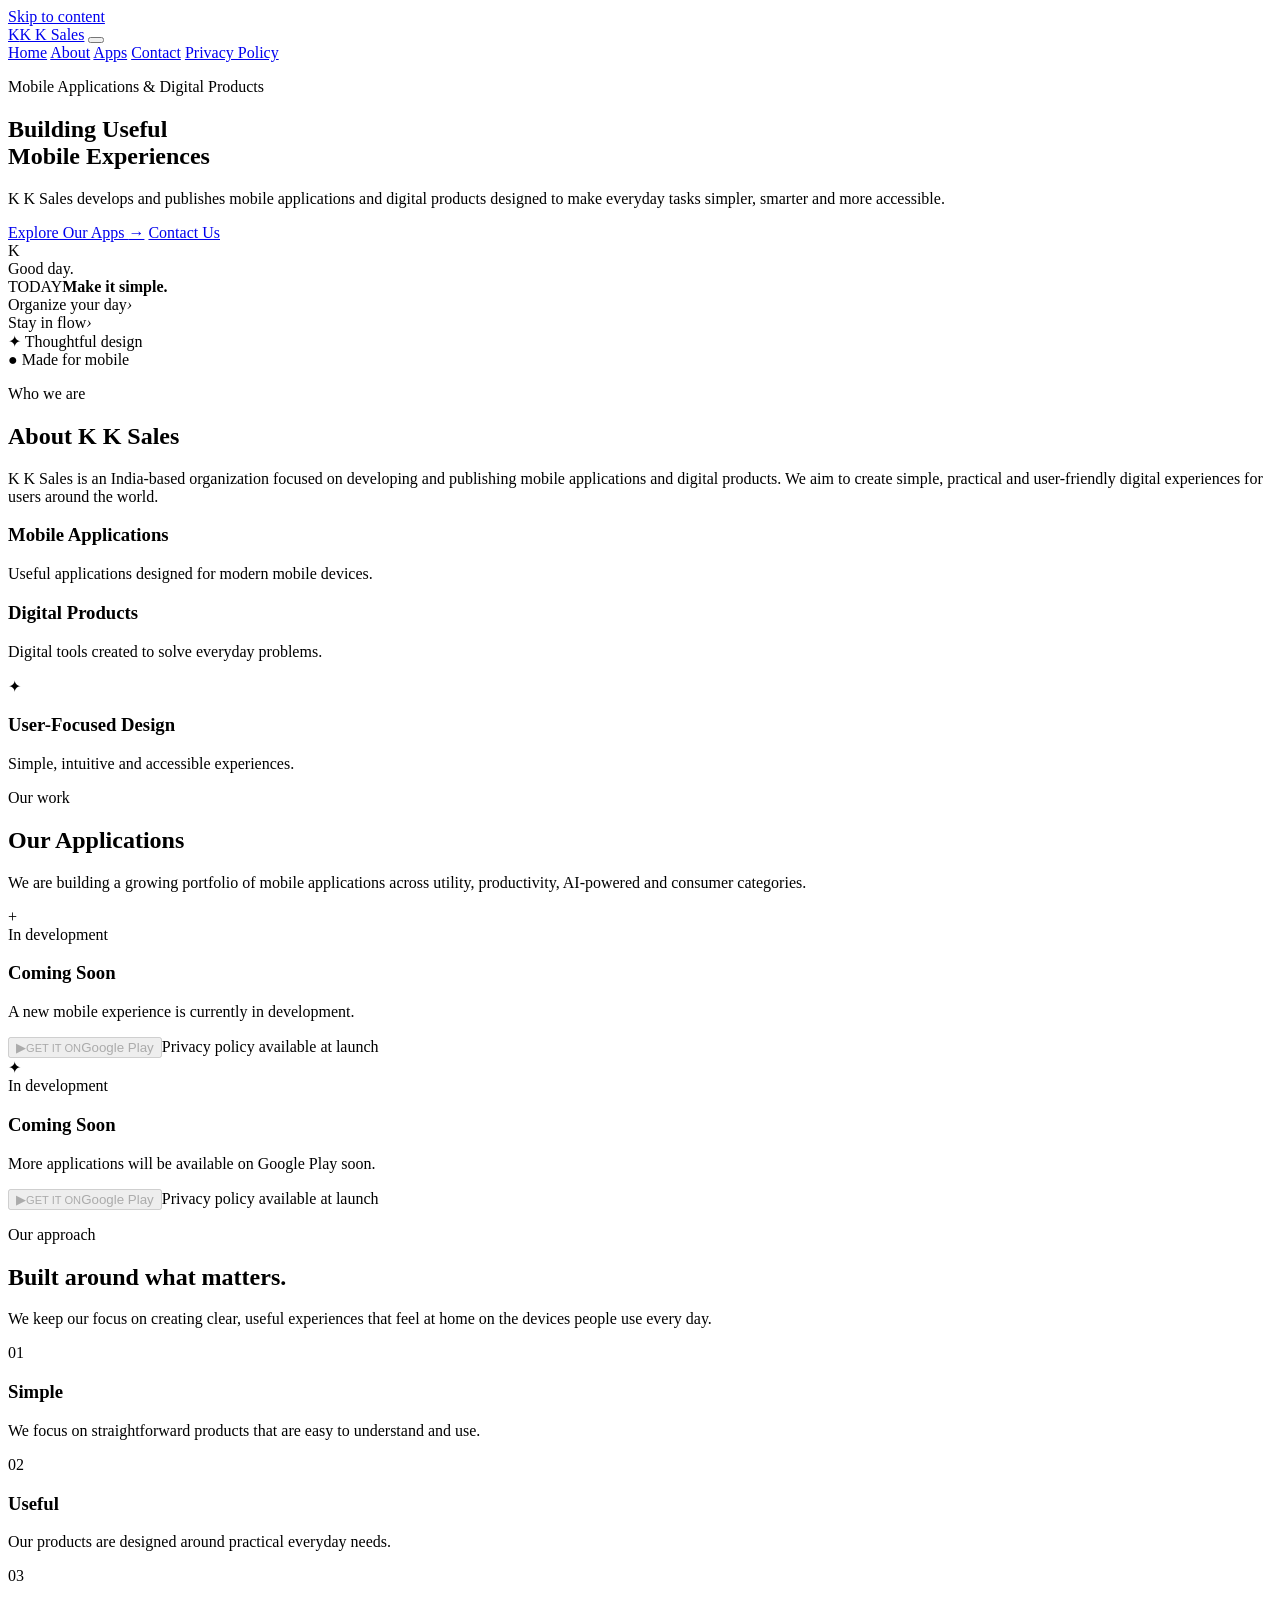
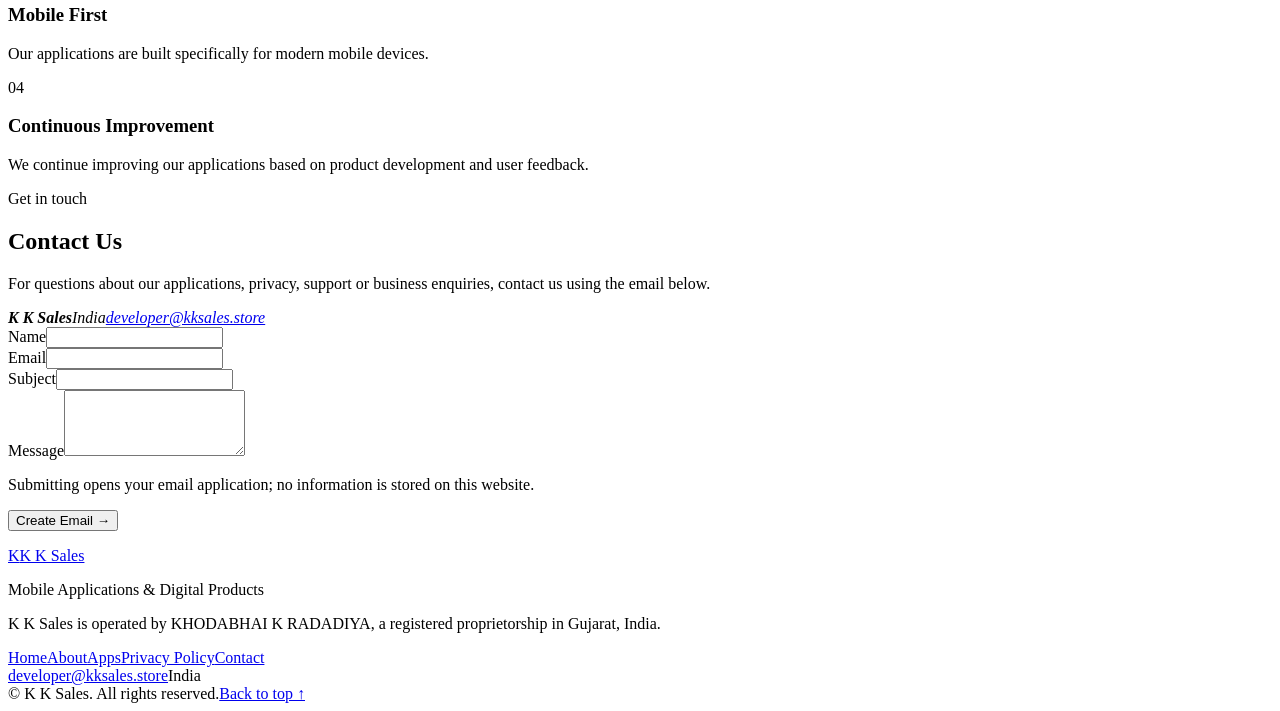
==== index.html @ e5ecfbe4 "u1" ====
<!doctype html>
<html lang="en">
  <head>
    <meta charset="utf-8">
    <meta name="viewport" content="width=device-width, initial-scale=1">
    <title>K K Sales | Mobile Applications &amp; Digital Products</title>
    <meta name="description" content="K K Sales develops and publishes mobile applications and digital products focused on useful, simple and modern user experiences.">
    <meta name="robots" content="index, follow">
    <link rel="canonical" href="https://kksales.store/">
    <meta property="og:type" content="website">
    <meta property="og:title" content="K K Sales | Mobile Applications &amp; Digital Products">
    <meta property="og:description" content="Useful, simple and modern mobile applications and digital products from K K Sales.">
    <meta property="og:url" content="https://kksales.store/">
    <meta name="theme-color" content="#4338ca">
    <!-- Google Search Console verification -->
    <meta name="google-site-verification" content="ADD_VERIFICATION_CODE_HERE">
    <link rel="icon" href="favicon.svg" type="image/svg+xml">
    <link rel="stylesheet" href="css/style.css">
    <script src="js/script.js" defer></script>
  </head>
  <body>
    <a class="skip-link" href="#main-content">Skip to content</a>
    <header class="site-header" id="top">
      <nav class="nav container" aria-label="Primary navigation">
        <a class="brand" href="#top" aria-label="K K Sales home"><span class="brand-mark" aria-hidden="true">K</span><span>K K Sales</span></a>
        <button class="menu-toggle" type="button" aria-label="Open navigation menu" aria-controls="nav-links" aria-expanded="false"><span></span><span></span><span></span></button>
        <div class="nav-links" id="nav-links">
          <a class="nav-link active" href="#top">Home</a>
          <a class="nav-link" href="#about">About</a>
          <a class="nav-link" href="#apps">Apps</a>
          <a class="nav-link" href="#contact">Contact</a>
          <a class="nav-link" href="privacy.html">Privacy Policy</a>
        </div>
      </nav>
    </header>

    <main id="main-content">
      <section class="hero section" aria-labelledby="hero-title">
        <div class="container hero-grid">
          <div class="hero-copy reveal">
            <p class="eyebrow">Mobile Applications &amp; Digital Products</p>
            <h1 id="hero-title">Building Useful<br><span>Mobile Experiences</span></h1>
            <p class="hero-text">K K Sales develops and publishes mobile applications and digital products designed to make everyday tasks simpler, smarter and more accessible.</p>
            <div class="hero-actions">
              <a class="button button-primary" href="#apps">Explore Our Apps <span aria-hidden="true">→</span></a>
              <a class="button button-secondary" href="#contact">Contact Us</a>
            </div>
          </div>
          <div class="hero-art reveal" aria-label="Illustration of a modern mobile application" role="img">
            <div class="art-orbit orbit-one"></div><div class="art-orbit orbit-two"></div>
            <div class="phone">
              <div class="phone-speaker"></div>
              <div class="phone-screen">
                <div class="app-top"><span class="mini-logo">K</span><span class="top-line"></span><span class="top-dot"></span></div>
                <div class="screen-greeting">Good day<span>.</span></div>
                <div class="screen-card"><span class="card-label">TODAY</span><strong>Make it simple.</strong><i></i></div>
                <div class="screen-row"><b></b><span>Organize your day</span><em>›</em></div>
                <div class="screen-row"><b></b><span>Stay in flow</span><em>›</em></div>
                <div class="screen-nav"><i></i><i class="selected"></i><i></i><i></i></div>
              </div>
            </div>
            <div class="floating-chip chip-one"><span>✦</span> Thoughtful design</div>
            <div class="floating-chip chip-two"><span>●</span> Made for mobile</div>
          </div>
        </div>
      </section>

      <section class="section about" id="about" aria-labelledby="about-title">
        <div class="container">
          <div class="section-heading reveal"><p class="eyebrow">Who we are</p><h2 id="about-title">About K K Sales</h2><p>K K Sales is an India-based organization focused on developing and publishing mobile applications and digital products. We aim to create simple, practical and user-friendly digital experiences for users around the world.</p></div>
          <div class="feature-grid">
            <article class="feature-card reveal"><div class="feature-icon icon-mobile" aria-hidden="true"></div><h3>Mobile Applications</h3><p>Useful applications designed for modern mobile devices.</p></article>
            <article class="feature-card reveal"><div class="feature-icon icon-tools" aria-hidden="true"></div><h3>Digital Products</h3><p>Digital tools created to solve everyday problems.</p></article>
            <article class="feature-card reveal"><div class="feature-icon icon-spark" aria-hidden="true">✦</div><h3>User-Focused Design</h3><p>Simple, intuitive and accessible experiences.</p></article>
          </div>
        </div>
      </section>

      <section class="section apps" id="apps" aria-labelledby="apps-title">
        <div class="container">
          <div class="section-heading split-heading reveal"><div><p class="eyebrow">Our work</p><h2 id="apps-title">Our Applications</h2></div><p>We are building a growing portfolio of mobile applications across utility, productivity, AI-powered and consumer categories.</p></div>
          <div class="app-grid">
            <!-- Copy an .app-card and replace the placeholder icon, title, copy, Play URL and privacy URL when an app is released. -->
            <article class="app-card reveal">
              <div class="app-card-top"><div class="app-icon app-icon-one" aria-hidden="true"><span>+</span></div><span class="status">In development</span></div>
              <h3>Coming Soon</h3><p>A new mobile experience is currently in development.</p>
              <div class="app-card-actions"><button class="store-button" type="button" disabled aria-disabled="true"><span aria-hidden="true">▶</span><span><small>GET IT ON</small>Google Play</span></button><span class="privacy-placeholder">Privacy policy available at launch</span></div>
            </article>
            <article class="app-card reveal">
              <div class="app-card-top"><div class="app-icon app-icon-two" aria-hidden="true"><span>✦</span></div><span class="status">In development</span></div>
              <h3>Coming Soon</h3><p>More applications will be available on Google Play soon.</p>
              <div class="app-card-actions"><button class="store-button" type="button" disabled aria-disabled="true"><span aria-hidden="true">▶</span><span><small>GET IT ON</small>Google Play</span></button><span class="privacy-placeholder">Privacy policy available at launch</span></div>
            </article>
          </div>
        </div>
      </section>

      <section class="section values" aria-labelledby="values-title">
        <div class="container values-layout">
          <div class="values-intro reveal"><p class="eyebrow">Our approach</p><h2 id="values-title">Built around what matters.</h2><p>We keep our focus on creating clear, useful experiences that feel at home on the devices people use every day.</p></div>
          <div class="value-grid">
            <article class="value-card reveal"><span class="value-number">01</span><h3>Simple</h3><p>We focus on straightforward products that are easy to understand and use.</p></article>
            <article class="value-card reveal"><span class="value-number">02</span><h3>Useful</h3><p>Our products are designed around practical everyday needs.</p></article>
            <article class="value-card reveal"><span class="value-number">03</span><h3>Mobile First</h3><p>Our applications are built specifically for modern mobile devices.</p></article>
            <article class="value-card reveal"><span class="value-number">04</span><h3>Continuous Improvement</h3><p>We continue improving our applications based on product development and user feedback.</p></article>
          </div>
        </div>
      </section>

      <section class="section contact" id="contact" aria-labelledby="contact-title">
        <div class="container contact-grid">
          <div class="contact-copy reveal"><p class="eyebrow">Get in touch</p><h2 id="contact-title">Contact Us</h2><p>For questions about our applications, privacy, support or business enquiries, contact us using the email below.</p><address><strong>K K Sales</strong><span>India</span><a href="mailto:developer@kksales.store">developer@kksales.store</a></address></div>
          <form class="contact-form reveal" id="contact-form" novalidate>
            <div class="form-row"><div class="field"><label for="name">Name</label><input id="name" name="name" type="text" autocomplete="name" required></div><div class="field"><label for="email">Email</label><input id="email" name="email" type="email" autocomplete="email" required></div></div>
            <div class="field"><label for="subject">Subject</label><input id="subject" name="subject" type="text" required></div>
            <div class="field"><label for="message">Message</label><textarea id="message" name="message" rows="4" required></textarea></div>
            <p class="form-note">Submitting opens your email application; no information is stored on this website.</p>
            <button class="button button-primary" type="submit">Create Email <span aria-hidden="true">→</span></button><p class="form-feedback" id="form-feedback" aria-live="polite"></p>
          </form>
        </div>
      </section>
    </main>

    <footer class="site-footer"><div class="container footer-grid"><div><a class="brand footer-brand" href="#top"><span class="brand-mark" aria-hidden="true">K</span><span>K K Sales</span></a><p>Mobile Applications &amp; Digital Products</p><p class="legal-line">K K Sales is operated by KHODABHAI K RADADIYA, a registered proprietorship in Gujarat, India.</p></div><div class="footer-links" aria-label="Footer navigation"><a href="#top">Home</a><a href="#about">About</a><a href="#apps">Apps</a><a href="privacy.html">Privacy Policy</a><a href="#contact">Contact</a></div><div class="footer-contact"><a href="mailto:developer@kksales.store">developer@kksales.store</a><span>India</span></div></div><div class="container footer-bottom"><span>© <span id="current-year"></span> K K Sales. All rights reserved.</span><a href="#top">Back to top ↑</a></div></footer>
  </body>
</html>
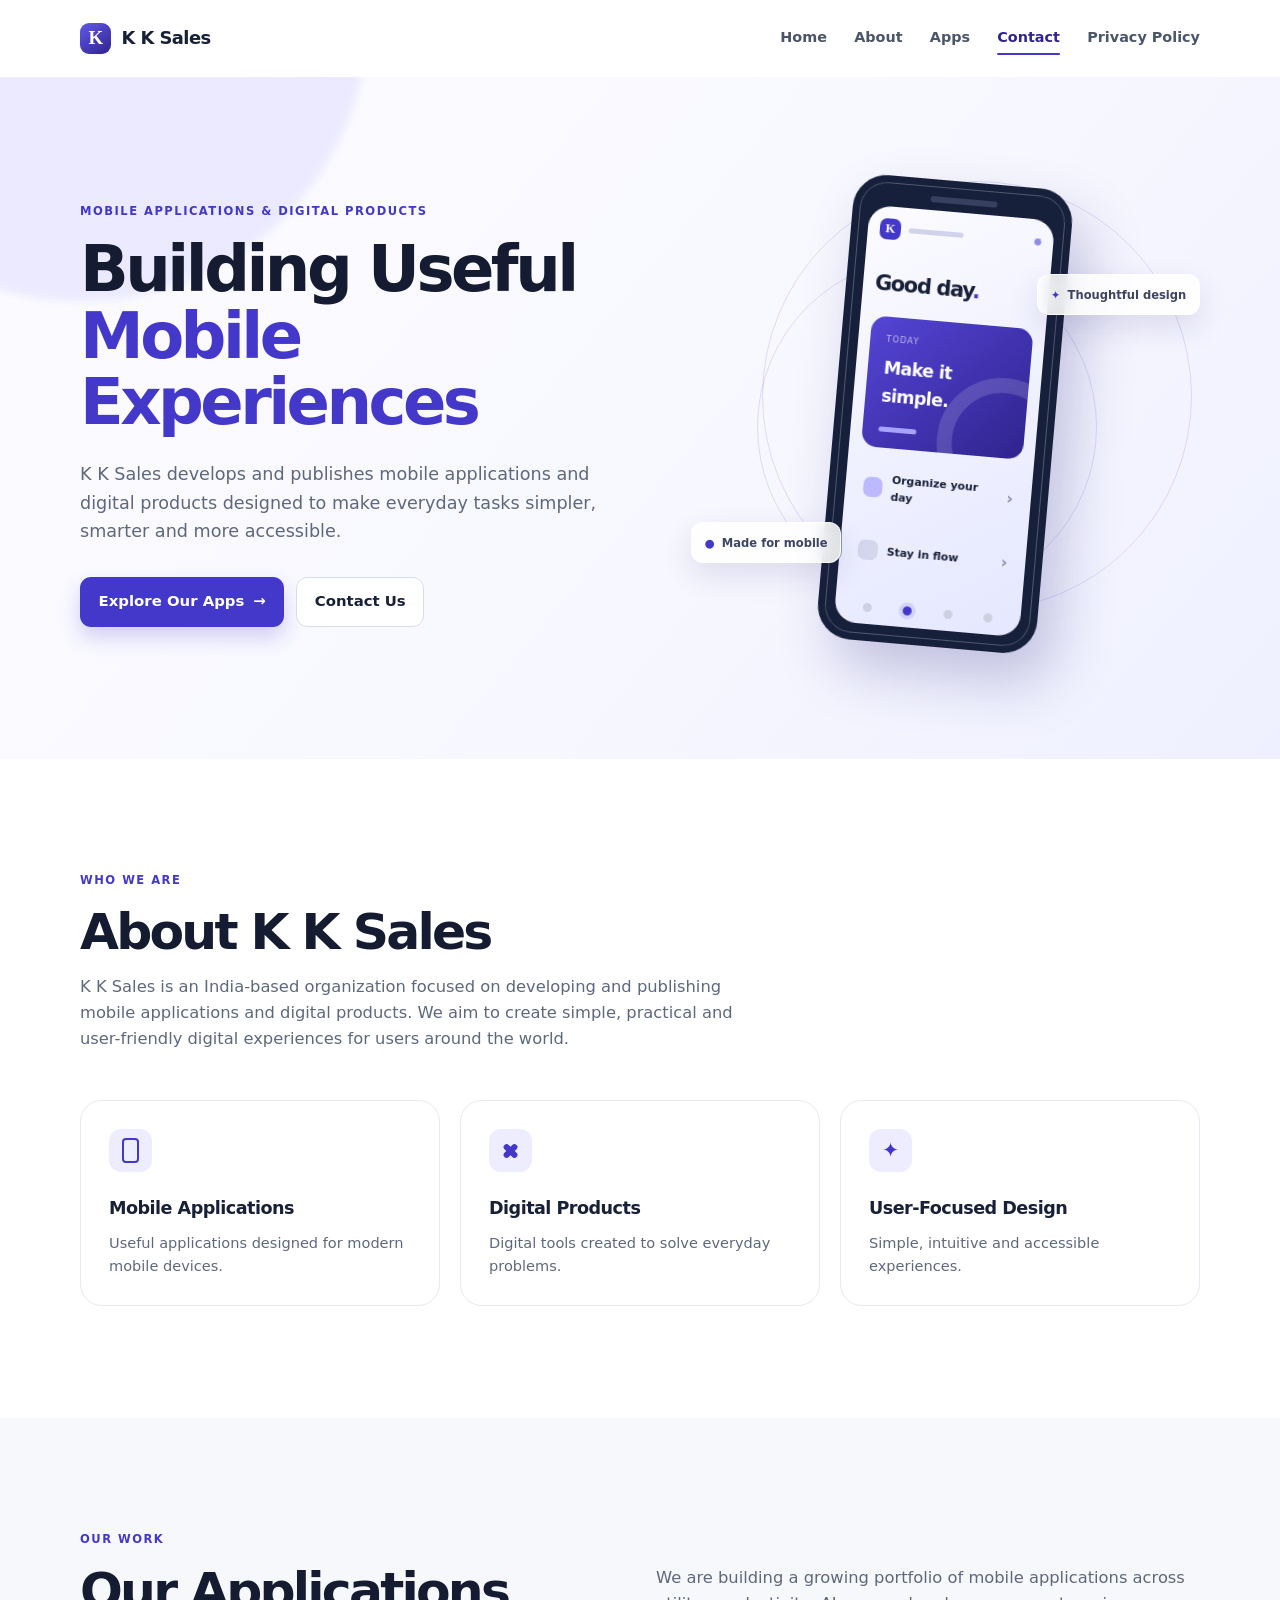
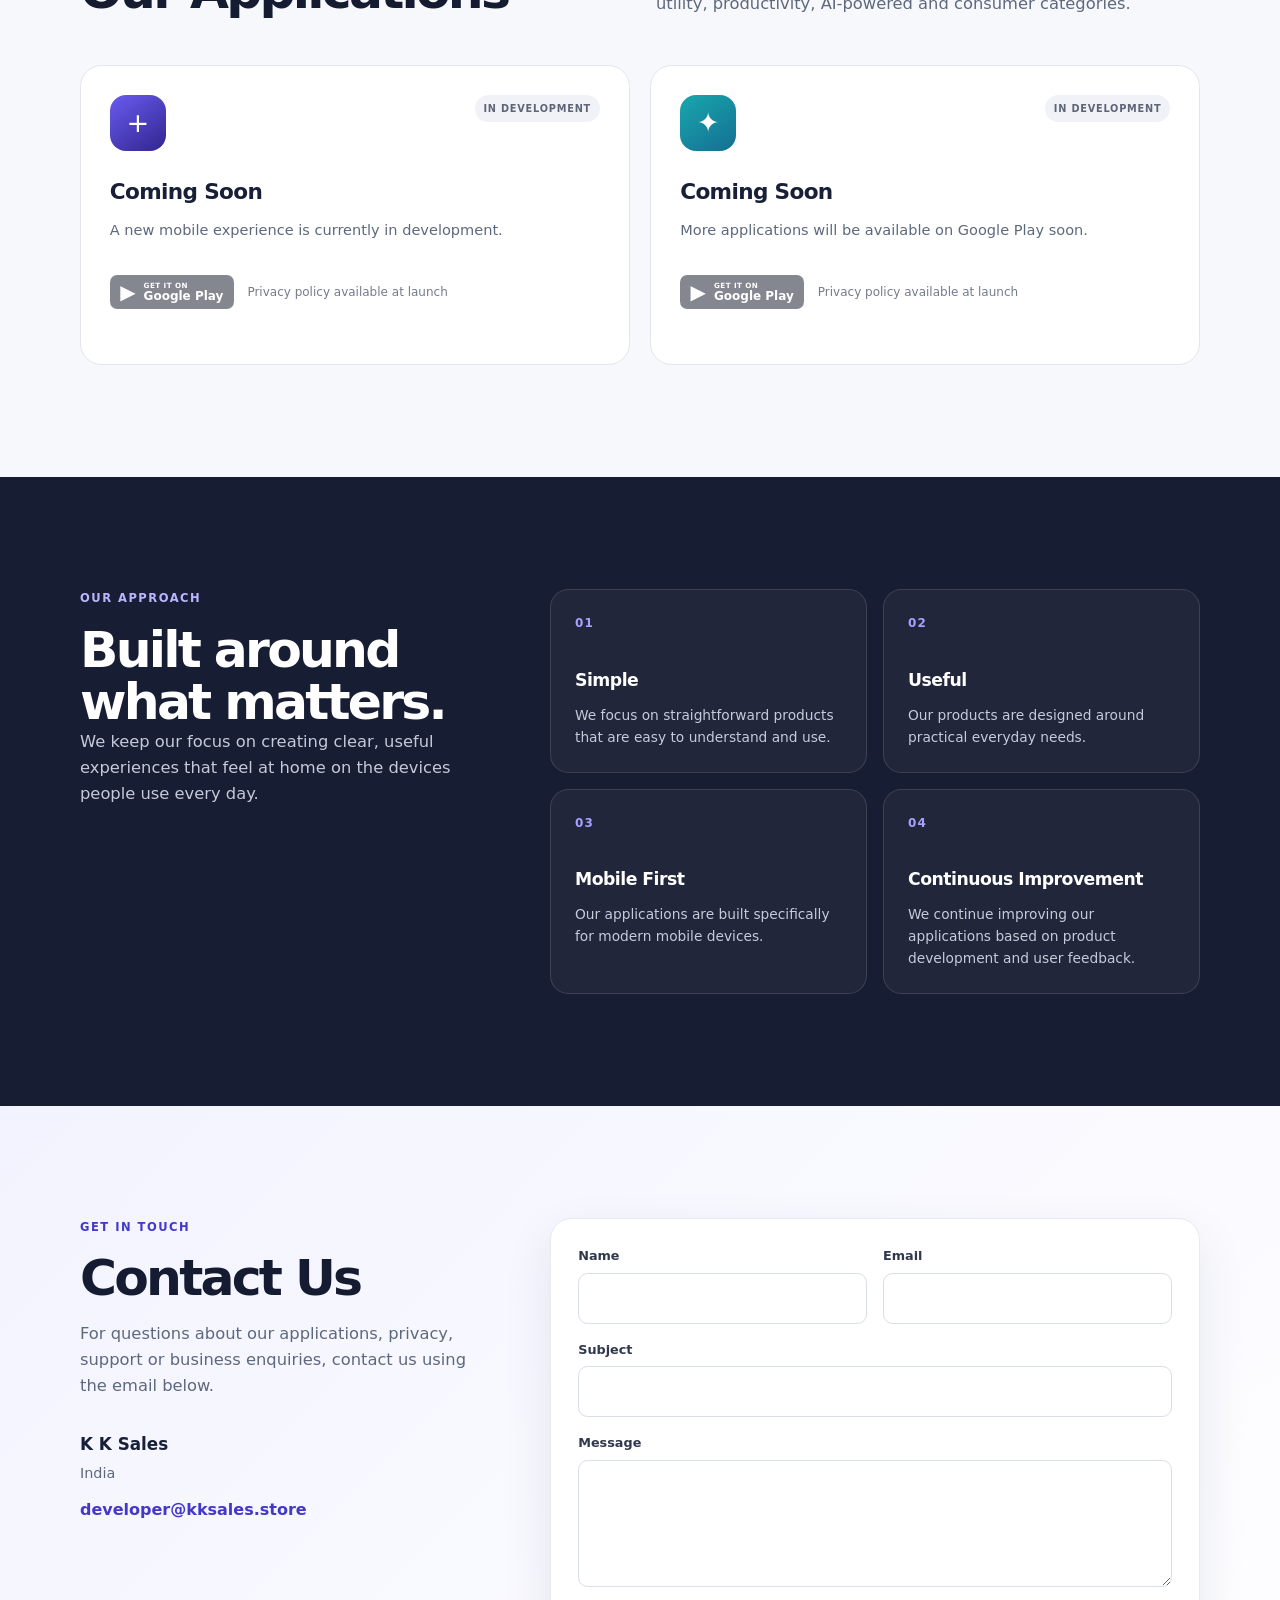
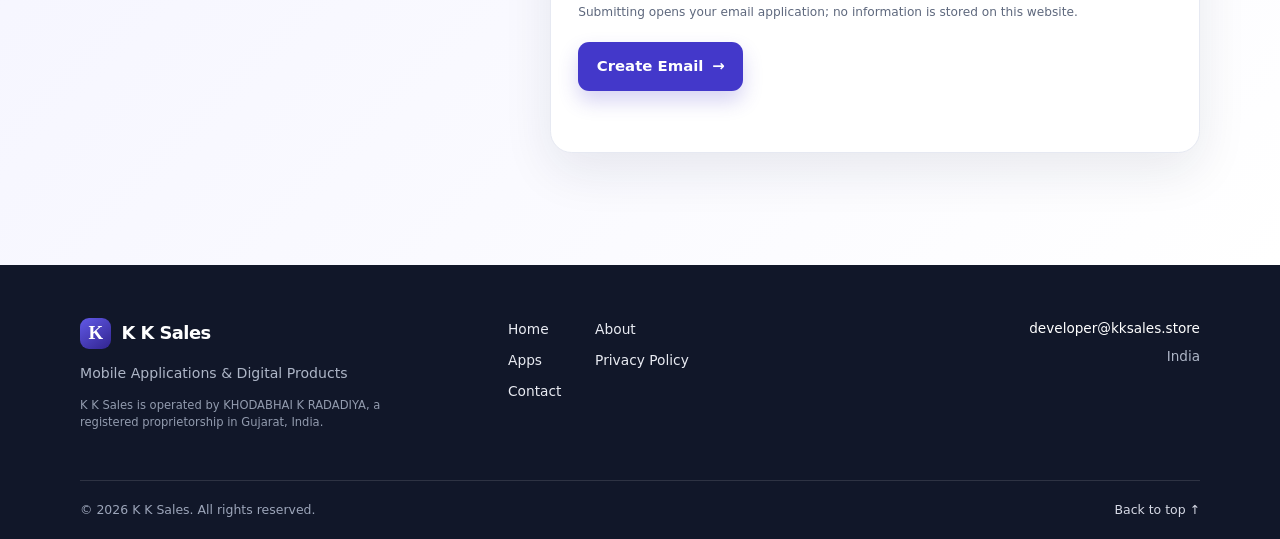
==== commit fdaa178c: "Update stylesheet and script links in index.html" ====
--- a/index.html
+++ b/index.html
@@ -15,8 +15,8 @@
     <!-- Google Search Console verification -->
     <meta name="google-site-verification" content="ADD_VERIFICATION_CODE_HERE">
     <link rel="icon" href="favicon.svg" type="image/svg+xml">
-    <link rel="stylesheet" href="css/style.css">
-    <script src="js/script.js" defer></script>
+    <link rel="stylesheet" href="style.css">
+    <script src="script.js" defer></script>
   </head>
   <body>
     <a class="skip-link" href="#main-content">Skip to content</a>
--- a/style.css
+++ b/style.css
@@ -0,0 +1,20 @@
+:root { --ink:#172036; --muted:#5e687d; --line:#e6e9f2; --surface:#f7f8fc; --white:#fff; --primary:#4338ca; --primary-dark:#30258f; --lavender:#eeedff; --radius:1.35rem; --shadow:0 18px 50px rgba(24,32,62,.09); --font:Inter, ui-sans-serif, system-ui, -apple-system, BlinkMacSystemFont, "Segoe UI", sans-serif; }
+* { box-sizing:border-box; }
+html { scroll-behavior:smooth; scroll-padding-top:5.5rem; }
+body { margin:0; background:var(--white); color:var(--ink); font-family:var(--font); font-size:16px; line-height:1.6; }
+body.menu-open { overflow:hidden; }
+a { color:inherit; text-decoration:none; } button, input, textarea { font:inherit; } button { cursor:pointer; }
+.container { width:min(1120px, calc(100% - 40px)); margin:0 auto; }.section { padding:7rem 0; }.skip-link { position:fixed; left:1rem; top:-5rem; z-index:100; padding:.65rem 1rem; border-radius:.5rem; background:var(--ink); color:#fff; }.skip-link:focus { top:1rem; }
+.site-header { position:sticky; top:0; z-index:50; border-bottom:1px solid transparent; background:rgba(255,255,255,.76); backdrop-filter:blur(14px); transition:box-shadow .25s, border-color .25s; }.site-header.is-scrolled { border-color:var(--line); box-shadow:0 5px 18px rgba(23,32,54,.05); }.nav { min-height:76px; display:flex; align-items:center; justify-content:space-between; gap:1.5rem; }.brand { display:inline-flex; align-items:center; gap:.65rem; font-weight:760; letter-spacing:-.03em; font-size:1.12rem; }.brand-mark { display:grid; place-items:center; width:31px; height:31px; border-radius:9px; background:linear-gradient(145deg,#6159e7,#31248e); color:#fff; font-family:Georgia,serif; font-size:1.18rem; font-weight:700; }.nav-links { display:flex; align-items:center; gap:1.7rem; font-size:.9rem; font-weight:650; color:#4b5569; }.nav-link { padding:.5rem 0; position:relative; }.nav-link::after { content:""; position:absolute; bottom:.16rem; left:0; width:0; height:2px; border-radius:9px; background:var(--primary); transition:width .22s; }.nav-link:hover,.nav-link.active { color:var(--primary-dark); }.nav-link:hover::after,.nav-link.active::after { width:100%; }.menu-toggle { display:none; padding:.55rem; border:0; border-radius:.55rem; background:transparent; }.menu-toggle span { display:block; width:22px; height:2px; margin:4px; border-radius:2px; background:var(--ink); }.button { display:inline-flex; align-items:center; justify-content:center; gap:.55rem; min-height:48px; padding:.75rem 1.1rem; border:1px solid transparent; border-radius:.7rem; font-weight:700; font-size:.93rem; transition:transform .2s, background .2s, border-color .2s, box-shadow .2s; }.button:hover { transform:translateY(-2px); }.button:focus-visible,.menu-toggle:focus-visible,a:focus-visible,input:focus-visible,textarea:focus-visible { outline:3px solid rgba(79,70,229,.35); outline-offset:3px; }.button-primary { color:#fff; background:var(--primary); box-shadow:0 10px 20px rgba(67,56,202,.22); }.button-primary:hover { background:var(--primary-dark); }.button-secondary { border-color:#d9ddea; color:var(--ink); background:#fff; }.button-secondary:hover { border-color:#b9bce0; background:#fbfbff; }.button-small { min-height:39px; padding:.5rem .8rem; font-size:.85rem; }
+.hero { overflow:hidden; position:relative; padding:6.5rem 0 7rem; background:linear-gradient(130deg,#fbfbff 10%,#f7f7ff 58%,#eff0ff); }.hero::before { content:""; position:absolute; width:36rem; height:36rem; top:-22rem; left:-13rem; border-radius:50%; background:rgba(183,180,255,.24); filter:blur(5px); }.hero-grid { display:grid; grid-template-columns:1.05fr .95fr; gap:3rem; align-items:center; position:relative; }.eyebrow { margin:0 0 1rem; color:var(--primary); text-transform:uppercase; letter-spacing:.13em; font-size:.72rem; font-weight:800; }.hero h1,.section-heading h2,.values h2,.contact h2,.policy-hero h1 { margin:0; color:#151c31; font-weight:780; line-height:1.04; letter-spacing:-.055em; }.hero h1 { max-width:650px; font-size:clamp(2.8rem,5vw,4.7rem); }.hero h1 span { color:var(--primary); }.hero-text { max-width:580px; margin:1.55rem 0 2rem; font-size:1.1rem; color:var(--muted); }.hero-actions { display:flex; flex-wrap:wrap; gap:.75rem; }
+.hero-art { position:relative; min-height:450px; display:grid; place-items:center; }.phone { position:relative; z-index:2; width:220px; padding:10px; border:7px solid #17203b; border-radius:34px; background:#17203b; box-shadow:18px 28px 55px rgba(49,42,130,.25), inset 0 0 0 1px rgba(255,255,255,.25); transform:rotate(5deg); }.phone-speaker { width:67px; height:6px; margin:0 auto 8px; border-radius:4px; background:#37415f; }.phone-screen { min-height:385px; overflow:hidden; padding:12px; border-radius:22px; background:linear-gradient(150deg,#fbfbff,#e5e7ff); }.app-top { display:flex; align-items:center; gap:8px; }.mini-logo { display:grid; place-items:center; width:21px; height:21px; border-radius:7px; background:var(--primary); color:#fff; font:700 .8rem Georgia,serif; }.top-line { width:55px; height:5px; border-radius:4px; background:#d0d3eb; }.top-dot { width:7px; height:7px; margin-left:auto; border-radius:50%; background:#8f8be7; }.screen-greeting { margin:28px 0 16px; font-size:1.3rem; font-weight:760; letter-spacing:-.06em; }.screen-greeting span { color:var(--primary); }.screen-card { position:relative; overflow:hidden; padding:16px; border-radius:15px; color:#fff; background:linear-gradient(135deg,#5445d5,#30238e); }.screen-card::after { content:""; position:absolute; width:100px; height:100px; right:-43px; bottom:-50px; border:15px solid rgba(255,255,255,.15); border-radius:50%; }.card-label { display:block; opacity:.65; font-size:.52rem; letter-spacing:.13em; font-style:normal; }.screen-card strong { display:block; position:relative; z-index:1; margin-top:7px; font-size:1.1rem; letter-spacing:-.04em; }.screen-card i { display:block; width:38px; height:5px; margin-top:17px; border-radius:4px; background:#a8a3ff; }.screen-row { display:flex; align-items:center; gap:9px; margin-top:13px; padding:10px 6px; font-size:.68rem; font-weight:650; }.screen-row b { width:20px; height:20px; border-radius:7px; background:#d4d6ed; }.screen-row:nth-of-type(4) b { background:#bcb9ff; }.screen-row em { margin-left:auto; color:#8c89ab; font-size:1rem; font-style:normal; }.screen-nav { display:flex; justify-content:space-around; margin-top:30px; }.screen-nav i { width:9px; height:9px; border-radius:50%; background:#cdd0e1; }.screen-nav i.selected { background:var(--primary); box-shadow:0 0 0 4px rgba(67,56,202,.13); }.art-orbit { position:absolute; width:340px; height:340px; border:1px solid rgba(82,73,210,.16); border-radius:50%; }.orbit-one { transform:translate(-18px,13px); }.orbit-two { width:430px; height:430px; transform:translate(32px,-18px); }.floating-chip { position:absolute; z-index:3; display:flex; align-items:center; gap:.45rem; padding:.65rem .8rem; border:1px solid rgba(255,255,255,.82); border-radius:.75rem; background:rgba(255,255,255,.86); box-shadow:0 12px 30px rgba(40,37,105,.12); color:#3d4561; font-size:.72rem; font-weight:750; backdrop-filter:blur(8px); }.floating-chip span { color:var(--primary); }.chip-one { top:20%; right:0; }.chip-two { bottom:18%; left:0; }
+.about { background:#fff; }.section-heading { max-width:675px; margin-bottom:3rem; }.section-heading h2,.values h2,.contact h2 { font-size:clamp(2.15rem,4vw,3.15rem); }.section-heading h2 { margin-bottom:1rem; }.section-heading > p:not(.eyebrow),.values-intro > p:not(.eyebrow),.contact-copy > p:not(.eyebrow) { margin:0; color:var(--muted); font-size:1.02rem; }.feature-grid { display:grid; grid-template-columns:repeat(3,1fr); gap:1.25rem; }.feature-card { padding:1.75rem; border:1px solid var(--line); border-radius:var(--radius); background:#fff; transition:transform .25s,box-shadow .25s,border-color .25s; }.feature-card:hover { transform:translateY(-5px); border-color:#d8d6ff; box-shadow:var(--shadow); }.feature-icon { display:grid; place-items:center; width:43px; height:43px; margin-bottom:1.35rem; border-radius:12px; background:var(--lavender); color:var(--primary); font-size:1.28rem; }.icon-mobile::after { content:""; width:13px; height:21px; border:2px solid var(--primary); border-radius:4px; }.icon-tools::before,.icon-tools::after { content:""; position:absolute; width:17px; height:6px; border-radius:5px; background:var(--primary); transform:rotate(45deg); }.icon-tools { position:relative; }.icon-tools::after { transform:rotate(-45deg); }.feature-card h3,.app-card h3,.value-card h3 { margin:0 0 .55rem; font-size:1.1rem; letter-spacing:-.03em; }.feature-card p,.app-card p,.value-card p { margin:0; color:var(--muted); font-size:.91rem; }
+.apps { background:var(--surface); }.split-heading { max-width:none; display:grid; grid-template-columns:1fr 1fr; align-items:end; gap:2rem; }.split-heading h2 { margin-bottom:0; }.app-grid { display:grid; grid-template-columns:repeat(2,1fr); gap:1.3rem; }.app-card { min-height:300px; padding:1.8rem; border:1px solid #e3e5ee; border-radius:var(--radius); background:#fff; transition:transform .25s,box-shadow .25s; }.app-card:hover { transform:translateY(-5px); box-shadow:var(--shadow); }.app-card-top { display:flex; justify-content:space-between; align-items:flex-start; margin-bottom:1.5rem; }.app-icon { display:grid; place-items:center; width:56px; height:56px; border-radius:16px; color:#fff; font-size:1.7rem; font-weight:300; }.app-icon-one { background:linear-gradient(145deg,#6a5cf0,#31248e); }.app-icon-two { background:linear-gradient(145deg,#19a7ae,#146f92); }.status { padding:.34rem .55rem; border-radius:20px; background:#f1f2f7; color:#5e6577; text-transform:uppercase; letter-spacing:.08em; font-size:.61rem; font-weight:800; }.app-card h3 { font-size:1.35rem; }.app-card-actions { display:flex; flex-wrap:wrap; align-items:center; gap:.85rem; margin-top:2.1rem; }.store-button { display:inline-flex; align-items:center; gap:.5rem; padding:.4rem .65rem; border:0; border-radius:.45rem; background:#1d2333; color:#fff; opacity:.54; cursor:not-allowed; text-align:left; line-height:1.05; }.store-button > span:first-child { font-size:1.25rem; }.store-button small { display:block; font-size:.45rem; letter-spacing:.06em; }.store-button > span:last-child { font-size:.75rem; font-weight:650; }.privacy-placeholder { color:#747b8d; font-size:.75rem; }
+.values { background:#171d33; color:#fff; }.values h2 { color:#fff; }.values .eyebrow { color:#b9b5ff; }.values-layout { display:grid; grid-template-columns:.75fr 1.25fr; gap:5rem; align-items:start; }.values-intro { position:sticky; top:110px; }.values-intro > p:not(.eyebrow) { color:#c4cad9; }.value-grid { display:grid; grid-template-columns:repeat(2,1fr); gap:1rem; }.value-card { min-height:180px; padding:1.5rem; border:1px solid rgba(255,255,255,.12); border-radius:1.15rem; background:rgba(255,255,255,.045); }.value-number { display:block; margin-bottom:2.1rem; color:#a6a1ff; font-size:.75rem; font-weight:750; letter-spacing:.09em; }.value-card h3 { font-size:1.08rem; }.value-card p { color:#c6cbda; font-size:.86rem; }
+.contact { background:linear-gradient(135deg,#f3f3ff,#fff); }.contact-grid { display:grid; grid-template-columns:.75fr 1.25fr; gap:5rem; align-items:start; }.contact-copy h2 { margin-bottom:1rem; }.contact-copy address { display:grid; gap:.25rem; margin-top:2rem; font-style:normal; }.contact-copy address strong { font-size:1.05rem; }.contact-copy address span { color:var(--muted); font-size:.9rem; }.contact-copy address a { width:max-content; margin-top:.5rem; color:var(--primary); font-weight:720; }.contact-form { padding:1.7rem; border:1px solid var(--line); border-radius:var(--radius); background:#fff; box-shadow:var(--shadow); }.form-row { display:grid; grid-template-columns:1fr 1fr; gap:1rem; }.field { display:grid; gap:.4rem; margin-bottom:1rem; }.field label { color:#30384d; font-size:.8rem; font-weight:750; }.field input,.field textarea { width:100%; padding:.72rem .8rem; border:1px solid #d9ddea; border-radius:.6rem; background:#fff; color:var(--ink); resize:vertical; }.field input:focus,.field textarea:focus { border-color:var(--primary); outline:0; box-shadow:0 0 0 3px rgba(67,56,202,.12); }.form-note,.form-feedback { min-height:1.4rem; margin:.1rem 0 1rem; color:var(--muted); font-size:.76rem; }.form-feedback { margin:.7rem 0 0; color:var(--primary-dark); font-weight:650; }
+.site-footer { padding:3.3rem 0 1.2rem; background:#111729; color:#e9ebf2; }.footer-grid { display:grid; grid-template-columns:1.2fr 1fr 1fr; gap:2rem; padding-bottom:3rem; }.footer-brand { color:#fff; }.site-footer p { margin:.8rem 0 0; color:#aeb6c7; font-size:.88rem; }.site-footer .legal-line { max-width:330px; color:#929bae; font-size:.72rem; line-height:1.5; }.footer-links { display:grid; grid-template-columns:repeat(2,max-content); align-content:start; gap:.55rem 2.1rem; font-size:.86rem; }.footer-links a:hover,.footer-contact a:hover,.footer-bottom a:hover { color:#bcb8ff; }.footer-contact { display:grid; justify-content:end; align-content:start; gap:.4rem; color:#aeb6c7; font-size:.85rem; text-align:right; }.footer-contact a { color:#fff; }.footer-bottom { display:flex; justify-content:space-between; gap:1rem; padding-top:1.2rem; border-top:1px solid rgba(255,255,255,.12); color:#9ca5b9; font-size:.78rem; }.footer-bottom a { color:#d6d9e5; }.compact-footer { padding-top:1.2rem; }.compact-footer .footer-bottom { border:0; }
+.policy-hero { padding:6rem 0 3.5rem; background:linear-gradient(130deg,#fafaff,#eeeefe); }.policy-hero h1 { font-size:clamp(2.7rem,5vw,4.4rem); }.policy-hero p:last-child { margin:1.2rem 0 0; color:var(--muted); }.policy-content { padding:4rem 0 6rem; }.policy-layout { display:grid; grid-template-columns:220px minmax(0,720px); gap:5rem; align-items:start; }.policy-nav { position:sticky; top:105px; display:grid; gap:.15rem; padding-left:.8rem; border-left:1px solid var(--line); }.policy-nav a { padding:.3rem .6rem; color:var(--muted); font-size:.79rem; }.policy-nav a:hover { color:var(--primary); }.policy-copy { max-width:720px; }.policy-lead { margin:0 0 2.8rem; color:#374056; font-size:1.15rem; }.policy-copy section { padding:1.65rem 0; border-top:1px solid var(--line); }.policy-copy h2 { margin:0 0 .65rem; color:#202940; font-size:1.38rem; letter-spacing:-.035em; }.policy-copy p { margin:.55rem 0; color:#596378; }.policy-copy a { color:var(--primary); font-weight:700; text-decoration:underline; text-underline-offset:3px; }
+.reveal { opacity:0; transform:translateY(16px); transition:opacity .6s ease,transform .6s ease; }.reveal.is-visible { opacity:1; transform:none; }.reveal:nth-child(2) { transition-delay:.07s; }.reveal:nth-child(3) { transition-delay:.14s; }
+@media (max-width:800px) { .section { padding:5.4rem 0; }.hero { padding:4.8rem 0 5.5rem; }.hero-grid,.values-layout,.contact-grid { grid-template-columns:1fr; }.hero-copy { text-align:center; }.hero-copy .hero-text { margin-left:auto; margin-right:auto; }.hero-actions { justify-content:center; }.hero-art { min-height:400px; margin-top:.5rem; }.chip-one { right:2%; }.chip-two { left:2%; }.values-layout,.contact-grid { gap:2.7rem; }.values-intro { position:static; }.split-heading { grid-template-columns:1fr; gap:.9rem; }.split-heading > p { max-width:620px; }.policy-layout { grid-template-columns:1fr; gap:2rem; }.policy-nav { position:static; grid-template-columns:repeat(2,minmax(0,1fr)); padding:0; border:0; }.policy-nav a { padding:.35rem 0; }.footer-grid { grid-template-columns:1fr 1fr; }.footer-grid > :first-child { grid-column:1/-1; }.footer-contact { justify-content:start; text-align:left; }.nav-links { gap:1rem; } }
+@media (max-width:600px) { .container { width:min(100% - 32px,1120px); }.nav { min-height:67px; }.menu-toggle { display:block; }.nav-links { position:absolute; top:calc(100% + 1px); right:0; left:0; display:none; padding:1rem 1rem 1.25rem; border-bottom:1px solid var(--line); background:#fff; box-shadow:0 14px 20px rgba(23,32,54,.06); }.nav-links.is-open { display:grid; gap:.25rem; }.nav-link { padding:.72rem .35rem; }.nav-link::after { display:none; }.hero h1 { font-size:clamp(2.55rem,13vw,3.4rem); }.hero-text { font-size:1rem; }.hero-art { min-height:358px; transform:scale(.87); transform-origin:top center; margin-bottom:-38px; }.phone { width:205px; }.art-orbit { width:310px; height:310px; }.orbit-two { width:370px; height:370px; }.feature-grid,.app-grid,.value-grid { grid-template-columns:1fr; }.feature-card,.app-card { padding:1.45rem; }.value-card { min-height:auto; }.value-number { margin-bottom:1.5rem; }.form-row { grid-template-columns:1fr; gap:0; }.contact-form { padding:1.2rem; }.footer-grid { grid-template-columns:1fr; gap:1.7rem; }.footer-grid > :first-child { grid-column:auto; }.footer-links { grid-template-columns:repeat(2,max-content); }.footer-bottom { flex-direction:column; }.policy-hero { padding:4.4rem 0 2.5rem; }.policy-content { padding:3rem 0 4rem; }.policy-nav { grid-template-columns:1fr; }.policy-copy h2 { font-size:1.25rem; } }
+@media (prefers-reduced-motion:reduce) { html { scroll-behavior:auto; } *,*::before,*::after { transition-duration:.01ms!important; animation-duration:.01ms!important; } }
